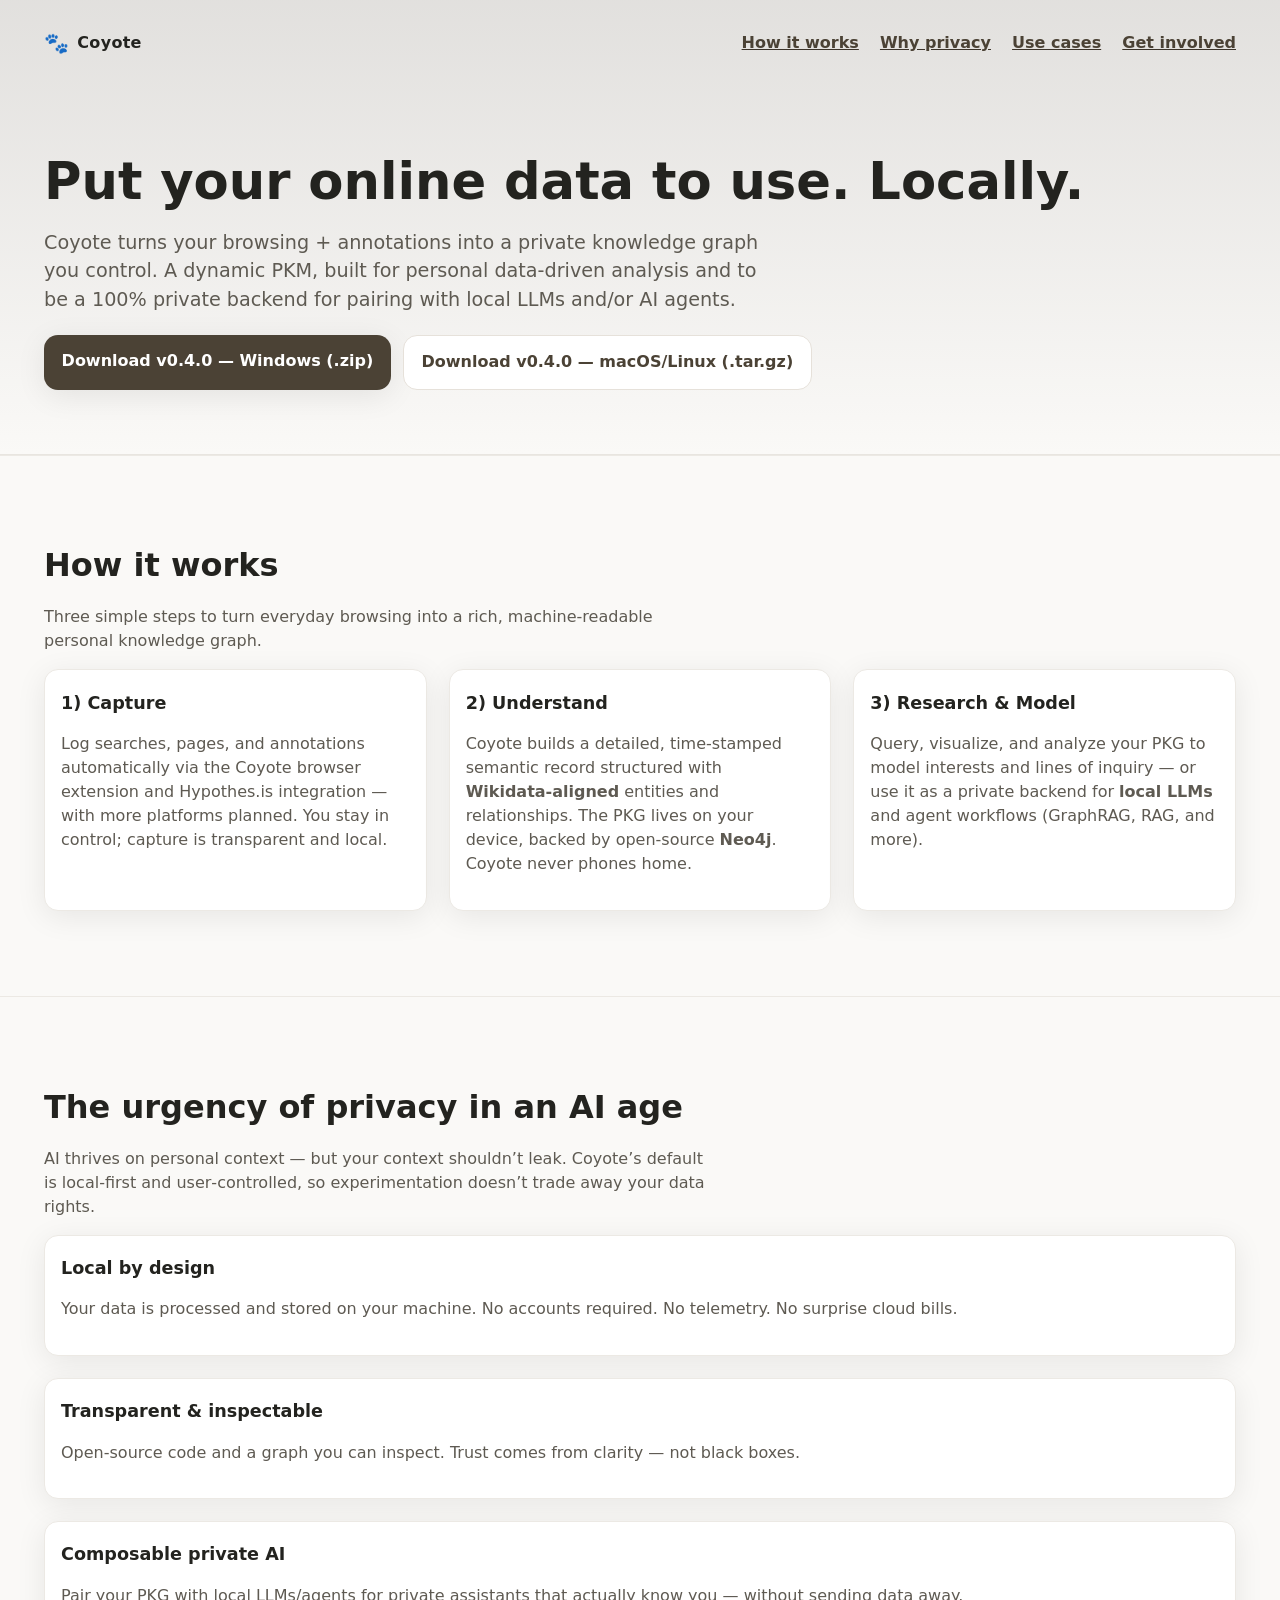
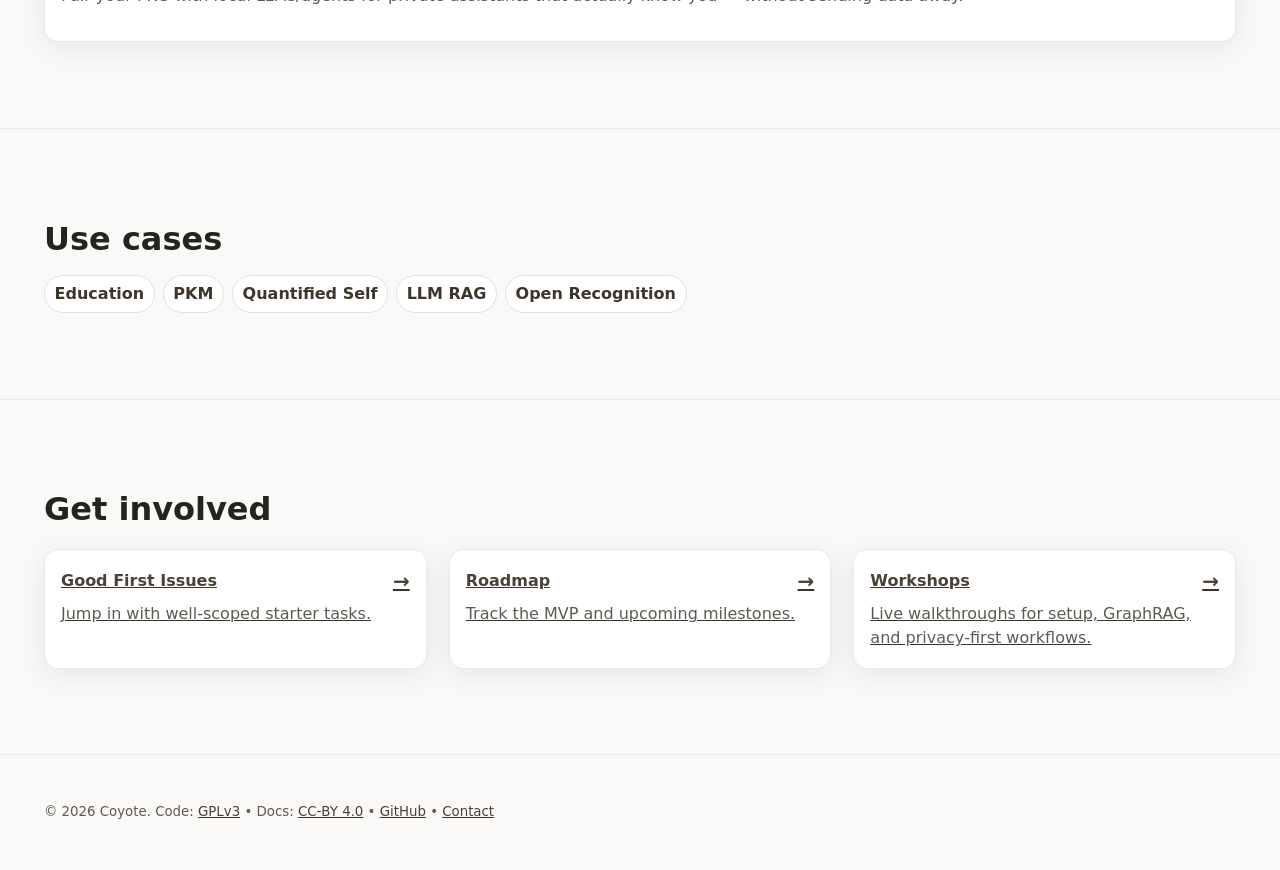
==== docs/index.html @ 9e0d7b48 "Added docs/index.html to be Coyote webpage in GitHub Pages. Started drafting Coyote browser extensio" ====
<!doctype html>
<html lang="en">
<head>
  <meta charset="utf-8" />
  <meta name="viewport" content="width=device-width, initial-scale=1" />
  <title>Coyote — Put your online data to use. Locally.</title>
  <meta name="description" content="Coyote turns your browsing and annotations into a private, local knowledge graph you control — a dynamic PKM and private backend for local LLMs and AI agents." />
  <meta name="theme-color" content="#4b4235" />
  <meta property="og:title" content="Coyote — private, local learning analytics" />
  <meta property="og:description" content="Turn your browsing + annotations into a private knowledge graph you control. Pair it with local LLMs or AI agents." />
  <meta property="og:type" content="website" />
  <meta property="og:image" content="" />
  <style>
    /* --- Design tokens --- */
    :root{
      --bg: #faf9f7;
      --ink: #23231f;
      --muted: #5e5a52;
      --brand: #4b4235;       /* requested palette */
      --brand-600:#3e362b;
      --brand-300:#7a6d5a;
      --surface:#ffffff;
      --ring:#a48b63;         /* accessible focus color */
      --maxw: 78rem;
      --radius: 14px;
      --shadow: 0 6px 30px rgba(0,0,0,.08);
    }

    /* --- Base / reset --- */
    html,body{height:100%}
    body{
      margin:0; background:var(--bg); color:var(--ink);
      font: 16px/1.5 system-ui, -apple-system, Segoe UI, Roboto, Arial, sans-serif;
      text-rendering: optimizeLegibility; -webkit-font-smoothing: antialiased;
    }
    *, *::before, *::after{box-sizing:border-box}
    a{color:var(--brand); text-decoration-color: color-mix(in oklab, var(--brand), #000 15%)}
    a:hover{text-decoration-thickness:2px}
    img{max-width:100%; display:block}

    /* --- Accessibility helpers --- */
    .skip{
      position:absolute; left:-999px; top:auto; width:1px; height:1px; overflow:hidden;
    }
    .skip:focus{
      left:1rem; top:1rem; width:auto; height:auto; padding:.5rem .75rem; background:var(--surface);
      border-radius:.5rem; outline:3px solid var(--ring); box-shadow:var(--shadow);
    }
    :focus{outline:3px solid var(--ring); outline-offset:2px}
    @media (prefers-reduced-motion: reduce){ *{scroll-behavior:auto; animation:none; transition:none} }

    /* --- Layout --- */
    .container{max-width:var(--maxw); margin-inline:auto; padding: clamp(16px, 3vw, 28px)}
    header{background:linear-gradient(180deg, color-mix(in oklab, var(--brand), #fff 85%), var(--bg)); border-bottom:1px solid #e8e5e0}
    .topbar{display:flex; align-items:center; justify-content:space-between; gap:1rem}
    .brand{display:flex; align-items:center; gap:.5rem; font-weight:700; letter-spacing:.3px}
    .brand .paw{font-size:1.25rem}
    nav a{margin-left:1rem; font-weight:600}

    /* --- Hero --- */
    .hero{padding-block: clamp(2.5rem, 5vw, 5rem)}
    .hero h1{font-size:clamp(2rem, 5vw, 3.2rem); line-height:1.1; margin:.2rem 0 .8rem}
    .hero p{font-size:clamp(1rem, 2.3vw, 1.2rem); color:var(--muted); max-width:60ch}
    .cta{display:flex; flex-wrap:wrap; gap:.75rem; margin-top:1.25rem}
    .btn{display:inline-block; border:0; border-radius:var(--radius); padding:.9rem 1.1rem; font-weight:700; text-decoration:none}
    .btn.primary{background:var(--brand); color:#fff; box-shadow:var(--shadow)}
    .btn.secondary{background:var(--surface); color:var(--brand); border:1px solid #e6e1da}

    /* --- Sections --- */
    section{padding-block: clamp(2.2rem, 4.5vw, 4rem); border-top:1px solid #ece9e4}
    section h2{font-size:clamp(1.4rem, 3vw, 2rem); margin:0 0 .75rem}
    .lede{color:var(--muted); max-width:65ch}

    /* --- Cards grid --- */
    .grid{display:grid; gap:clamp(14px, 2vw, 22px)}
    .grid.cols-3{grid-template-columns: repeat(3, 1fr)}
    @media (max-width: 880px){ .grid.cols-3{grid-template-columns:1fr} }
    .card{background:var(--surface); border:1px solid #ece9e4; border-radius:var(--radius); padding:1rem 1rem 1.1rem; box-shadow:var(--shadow)}
    .card h3{margin:.2rem 0 .4rem; font-size:1.1rem}
    .card p{color:var(--muted)}

    /* --- Badges (use cases) --- */
    .badges{display:flex; flex-wrap:wrap; gap:.5rem; margin-top:.5rem}
    .badge{background:var(--surface); border:1px solid #e6e1da; color:var(--brand-600); padding:.4rem .6rem; border-radius:999px; font-weight:600}

    /* --- Link cards (Get involved) --- */
    .linkcard{display:block}
    .linkcard .title{display:flex; align-items:center; justify-content:space-between; gap:.5rem; font-weight:700}
    .linkcard .title span{font-size:1.25rem}
    .linkcard p{margin:.35rem 0 0; color:var(--muted)}

    /* --- Footer --- */
    footer{border-top:1px solid #ece9e4; padding-block:1.2rem; color:var(--muted)}
    footer small{display:block}

    /* --- Dark mode --- */
    @media (prefers-color-scheme: dark){
      :root{
        --bg:#1d1c1a; --ink:#efede8; --muted:#bdb7ad; --surface:#272521; --brand:#a89678; --brand-600:#d2c3a3; --brand-300:#8b7b62; --ring:#d4bf93;
      }
      header{background:linear-gradient(180deg, color-mix(in oklab, var(--brand), #000 85%), var(--bg)); border-color:#2c2a26}
      section{border-color:#2c2a26}
      .card{border-color:#34312c}
      .btn.secondary{border-color:#34312c}
      a{ text-decoration-color: color-mix(in oklab, var(--brand), #fff 10%) }
    }
  </style>
  <script type="application/ld+json">
  {
    "@context": "https://schema.org",
    "@type": "SoftwareApplication",
    "name": "Coyote",
    "applicationCategory": "AI / Knowledge Graph / Personal Analytics",
    "operatingSystem": "Windows, macOS, Linux",
    "description": "Coyote turns your browsing and annotations into a private, local knowledge graph you control.",
    "softwareVersion": "0.4.0",
    "offers": {"@type": "Offer", "price": "0", "priceCurrency": "USD"},
    "downloadUrl": "https://github.com/captaininfo/coyote/releases/latest"
  }
  </script>
</head>
<body>
  <a class="skip" href="#main">Skip to content</a>
  <header>
    <div class="container topbar" role="navigation" aria-label="Primary">
      <div class="brand"><span class="paw" aria-hidden>🐾</span><span>Coyote</span></div>
      <nav>
        <a href="#how">How it works</a>
        <a href="#privacy">Why privacy</a>
        <a href="#use-cases">Use cases</a>
        <a href="#get-involved">Get involved</a>
      </nav>
    </div>
    <div class="container hero">
      <h1>Put your online data to use. Locally.</h1>
      <p>Coyote turns your browsing + annotations into a private knowledge graph you control. A dynamic PKM, built for personal data‑driven analysis and to be a 100% private backend for pairing with local LLMs and/or AI agents.</p>
      <div class="cta" role="group" aria-label="Download Coyote v0.4.0">
        <a class="btn primary" href="https://github.com/captaininfo/coyote/releases/latest/download/coyote-0.4.0.zip">Download v0.4.0 — Windows (.zip)</a>
        <a class="btn secondary" href="https://github.com/captaininfo/coyote/releases/latest/download/coyote-0.4.0.tar.gz">Download v0.4.0 — macOS/Linux (.tar.gz)</a>
      </div>
    </div>
  </header>

  <main id="main">
    <section id="how">
      <div class="container">
        <h2>How it works</h2>
        <p class="lede">Three simple steps to turn everyday browsing into a rich, machine‑readable personal knowledge graph.</p>
        <div class="grid cols-3" style="margin-top:1rem">
          <article class="card">
            <h3>1) Capture</h3>
            <p>Log searches, pages, and annotations automatically via the Coyote browser extension and Hypothes.is integration — with more platforms planned. You stay in control; capture is transparent and local.</p>
          </article>
          <article class="card">
            <h3>2) Understand</h3>
            <p>Coyote builds a detailed, time‑stamped semantic record structured with <strong>Wikidata‑aligned</strong> entities and relationships. The PKG lives on your device, backed by open‑source <strong>Neo4j</strong>. Coyote never phones home.</p>
          </article>
          <article class="card">
            <h3>3) Research &amp; Model</h3>
            <p>Query, visualize, and analyze your PKG to model interests and lines of inquiry — or use it as a private backend for <strong>local LLMs</strong> and agent workflows (GraphRAG, RAG, and more).</p>
          </article>
        </div>
      </div>
    </section>

    <section id="privacy">
      <div class="container">
        <h2>The urgency of privacy in an AI age</h2>
        <p class="lede">AI thrives on personal context — but your context shouldn’t leak. Coyote’s default is local‑first and user‑controlled, so experimentation doesn’t trade away your data rights.</p>
        <div class="grid">
          <article class="card">
            <h3>Local by design</h3>
            <p>Your data is processed and stored on your machine. No accounts required. No telemetry. No surprise cloud bills.</p>
          </article>
          <article class="card">
            <h3>Transparent &amp; inspectable</h3>
            <p>Open‑source code and a graph you can inspect. Trust comes from clarity — not black boxes.</p>
          </article>
          <article class="card">
            <h3>Composable private AI</h3>
            <p>Pair your PKG with local LLMs/agents for private assistants that actually know you — without sending data away.</p>
          </article>
        </div>
      </div>
    </section>

    <section id="use-cases">
      <div class="container">
        <h2>Use cases</h2>
        <div class="badges" aria-label="Example use cases">
          <span class="badge">Education</span>
          <span class="badge">PKM</span>
          <span class="badge">Quantified Self</span>
          <span class="badge">LLM RAG</span>
          <span class="badge">Open Recognition</span>
        </div>
      </div>
    </section>

    <section id="get-involved">
      <div class="container">
        <h2>Get involved</h2>
        <div class="grid cols-3" style="margin-top:1rem">
          <a class="card linkcard" href="https://github.com/captaininfo/coyote/issues?q=is%3Aissue+is%3Aopen+label%3A%22good+first+issue%22">
            <div class="title">Good First Issues <span aria-hidden>→</span></div>
            <p>Jump in with well‑scoped starter tasks.</p>
          </a>
          <a class="card linkcard" href="https://github.com/captaininfo/coyote/projects">
            <div class="title">Roadmap <span aria-hidden>→</span></div>
            <p>Track the MVP and upcoming milestones.</p>
          </a>
          <a class="card linkcard" href="mailto:justinmason.mlis@gmail.com?subject=Coyote%20workshops">
            <div class="title">Workshops <span aria-hidden>→</span></div>
            <p>Live walkthroughs for setup, GraphRAG, and privacy‑first workflows.</p>
          </a>
        </div>
      </div>
    </section>
  </main>

  <footer>
    <div class="container">
      <small>© <span id="y"></span> Coyote. Code: <a href="https://www.gnu.org/licenses/gpl-3.0.en.html">GPLv3</a> • Docs: <a href="https://creativecommons.org/licenses/by/4.0/">CC‑BY 4.0</a> • <a href="https://github.com/captaininfo/coyote">GitHub</a> • <a href="mailto:justinmason.mlis@gmail.com">Contact</a></small>
    </div>
  </footer>

  <script>document.getElementById('y').textContent = new Date().getFullYear()</script>
</body>
</html>
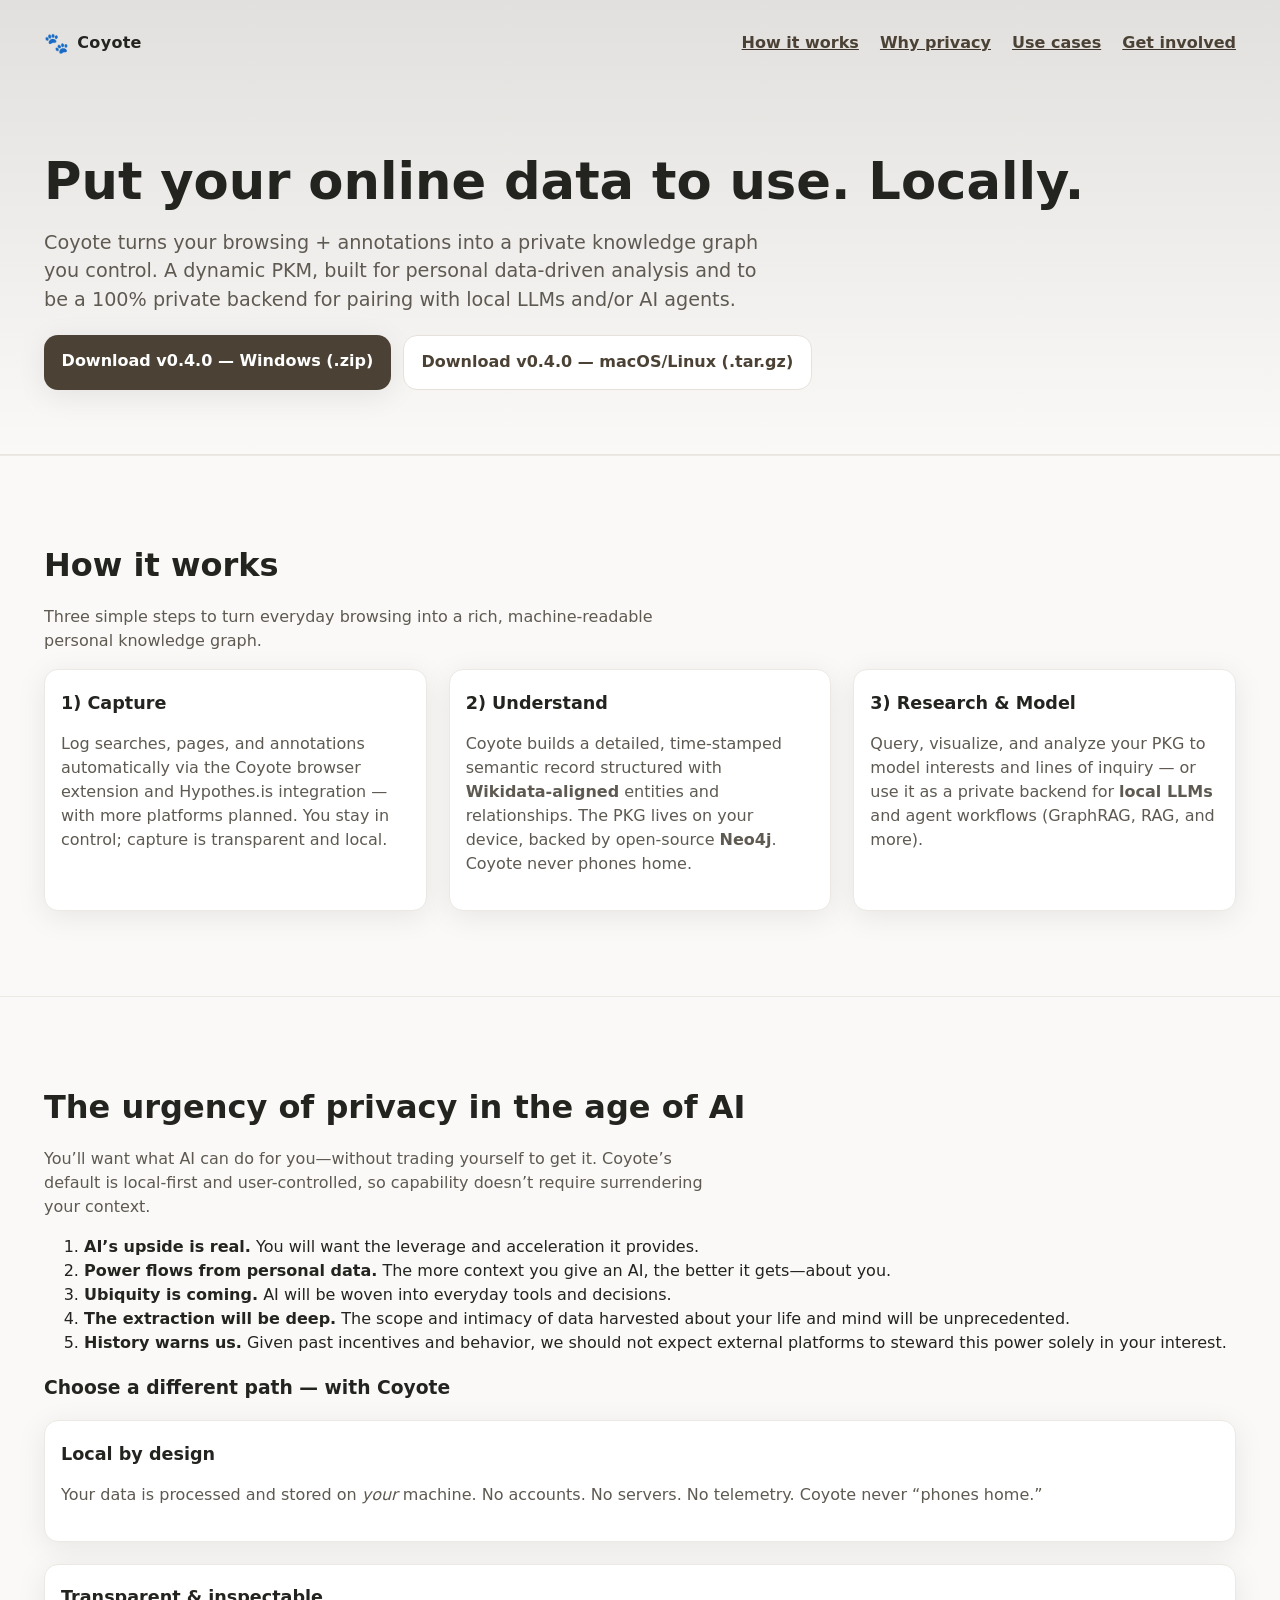
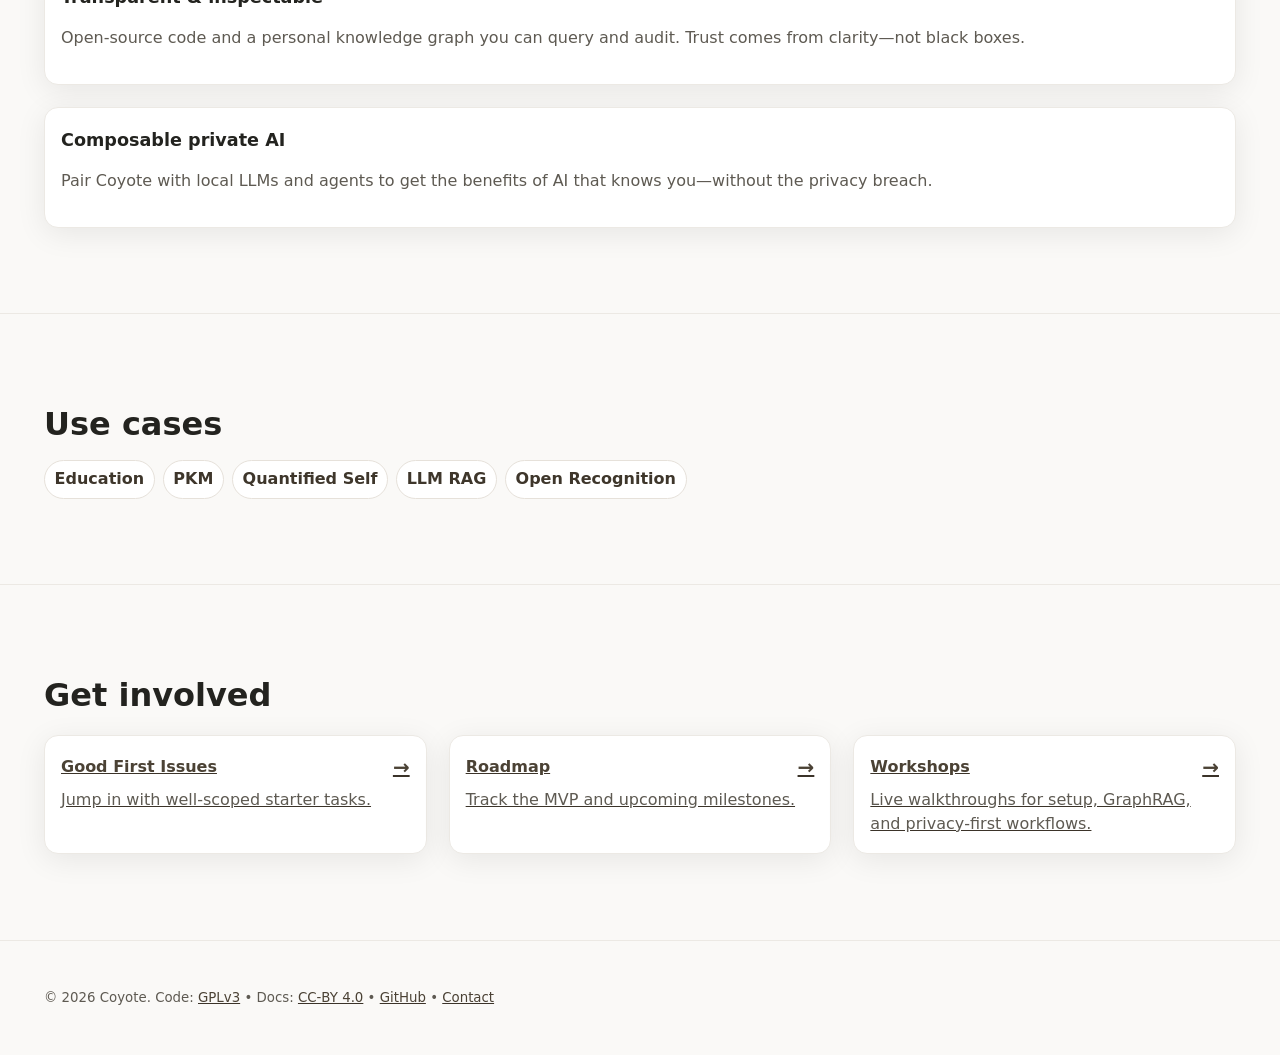
==== commit 5f57651b: "Revised docs/index.html." ====
--- a/docs/index.html
+++ b/docs/index.html
@@ -135,8 +135,8 @@
       <h1>Put your online data to use. Locally.</h1>
       <p>Coyote turns your browsing + annotations into a private knowledge graph you control. A dynamic PKM, built for personal data‑driven analysis and to be a 100% private backend for pairing with local LLMs and/or AI agents.</p>
       <div class="cta" role="group" aria-label="Download Coyote v0.4.0">
-        <a class="btn primary" href="https://github.com/captaininfo/coyote/releases/latest/download/coyote-0.4.0.zip">Download v0.4.0 — Windows (.zip)</a>
-        <a class="btn secondary" href="https://github.com/captaininfo/coyote/releases/latest/download/coyote-0.4.0.tar.gz">Download v0.4.0 — macOS/Linux (.tar.gz)</a>
+        <a class="btn primary" href="https://github.com/user-attachments/files/23287402/coyote-0.4.0.zip">Download v0.4.0 — Windows (.zip)</a>
+        <a class="btn secondary" href="https://github.com/user-attachments/files/23287403/coyote-0.4.0.tar.gz">Download v0.4.0 — macOS/Linux (.tar.gz)</a>
       </div>
     </div>
   </header>
@@ -163,26 +163,45 @@
       </div>
     </section>
 
+    <!-- Privacy / urgency section -->
     <section id="privacy">
-      <div class="container">
-        <h2>The urgency of privacy in an AI age</h2>
-        <p class="lede">AI thrives on personal context — but your context shouldn’t leak. Coyote’s default is local‑first and user‑controlled, so experimentation doesn’t trade away your data rights.</p>
+    <div class="container">
+        <h2>The urgency of privacy in the age of AI</h2>
+
+        <p class="lede">
+        You’ll want what AI can do for you—without trading yourself to get it.
+        Coyote’s default is local-first and user-controlled, so capability doesn’t require surrendering your context.
+        </p>
+
+        <ol class="argument">
+        <li><strong>AI’s upside is real.</strong> You will want the leverage and acceleration it provides.</li>
+        <li><strong>Power flows from personal data.</strong> The more context you give an AI, the better it gets—about you.</li>
+        <li><strong>Ubiquity is coming.</strong> AI will be woven into everyday tools and decisions.</li>
+        <li><strong>The extraction will be deep.</strong> The scope and intimacy of data harvested about your life and mind will be unprecedented.</li>
+        <li><strong>History warns us.</strong> Given past incentives and behavior, we should not expect external platforms to steward this power solely in your interest.
+        </li>
+        </ol>
+
+        <h3>Choose a different path — with Coyote</h3>
         <div class="grid">
-          <article class="card">
+        <article class="card">
             <h3>Local by design</h3>
-            <p>Your data is processed and stored on your machine. No accounts required. No telemetry. No surprise cloud bills.</p>
-          </article>
-          <article class="card">
+            <p>Your data is processed and stored on <em>your</em> machine. No accounts. No servers. No telemetry. Coyote never “phones home.”</p>
+        </article>
+
+        <article class="card">
             <h3>Transparent &amp; inspectable</h3>
-            <p>Open‑source code and a graph you can inspect. Trust comes from clarity — not black boxes.</p>
-          </article>
-          <article class="card">
+            <p>Open-source code and a personal knowledge graph you can query and audit. Trust comes from clarity—not black boxes.</p>
+        </article>
+
+        <article class="card">
             <h3>Composable private AI</h3>
-            <p>Pair your PKG with local LLMs/agents for private assistants that actually know you — without sending data away.</p>
-          </article>
-        </div>
-      </div>
-    </section>
+            <p>Pair Coyote with local LLMs and agents to get the benefits of AI that knows you—without the privacy breach.</p>
+        </article>
+        </div>
+    </div>
+    </section>
+
 
     <section id="use-cases">
       <div class="container">
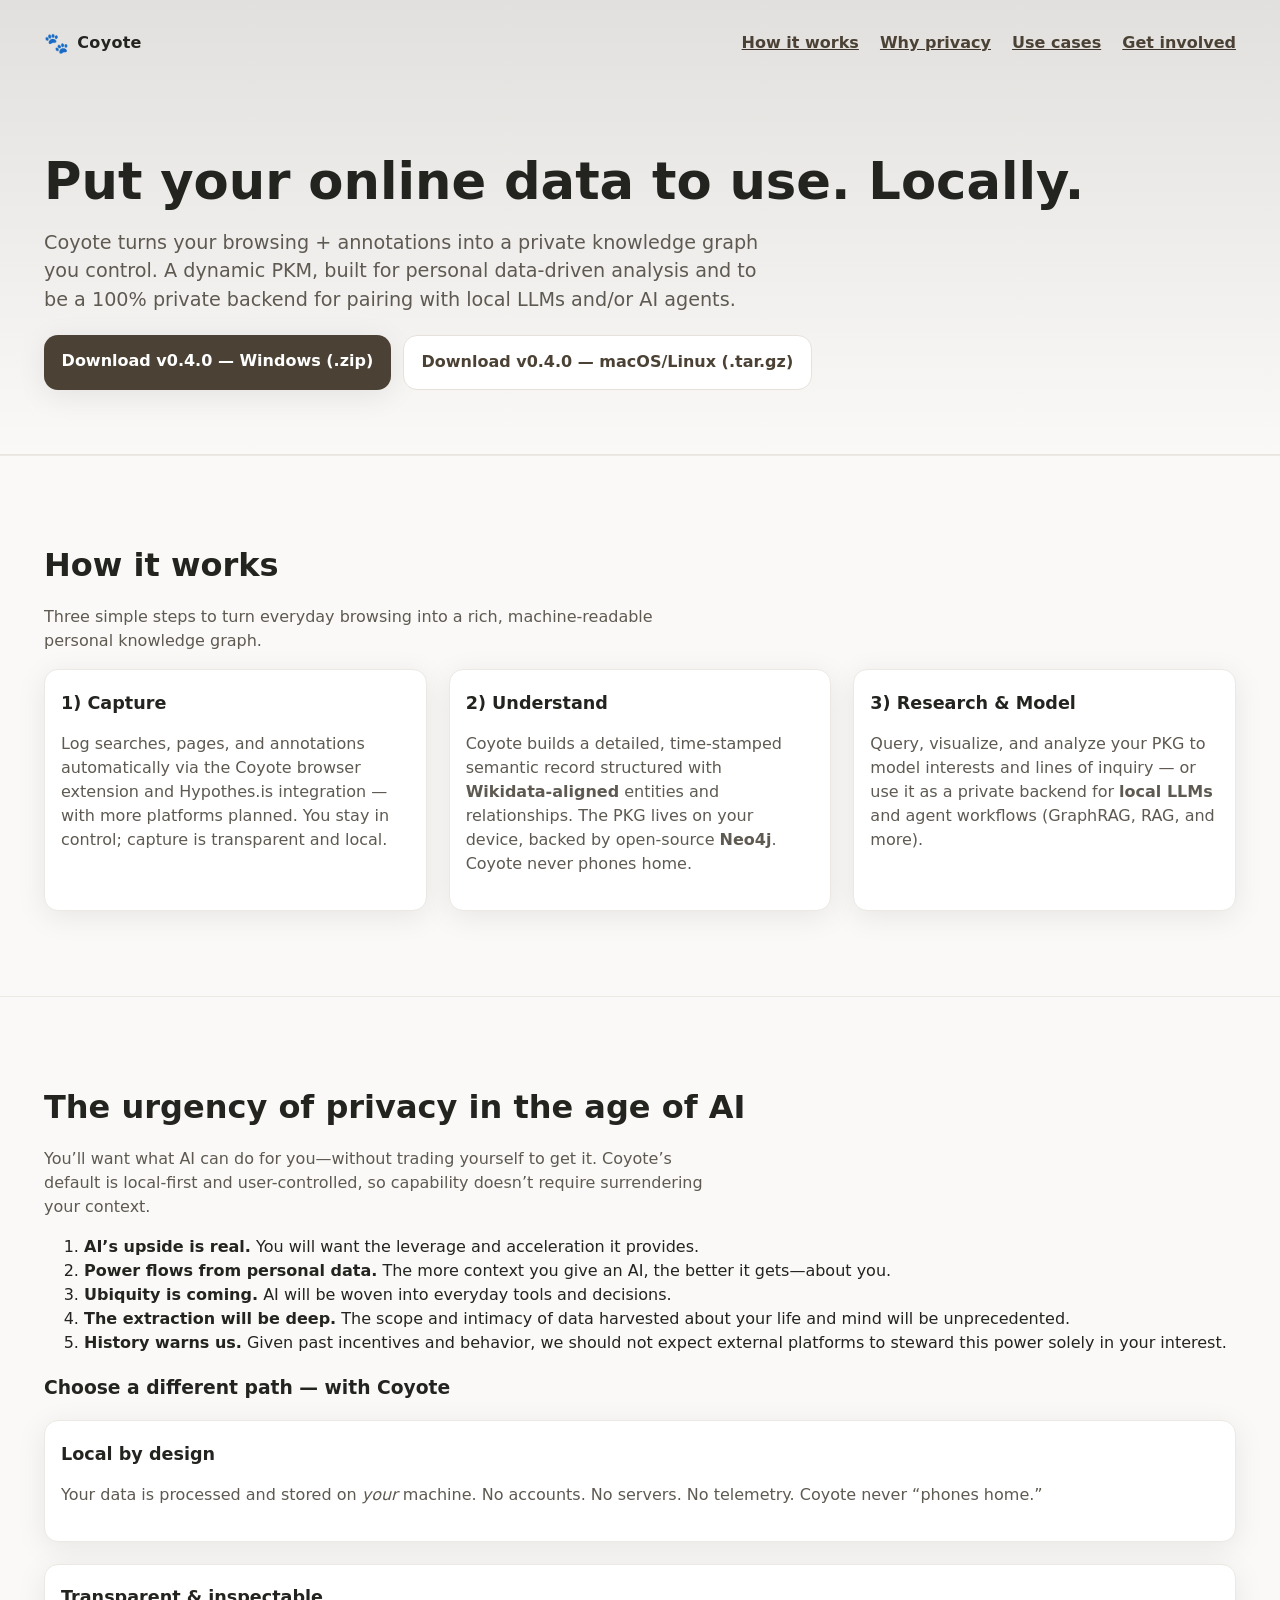
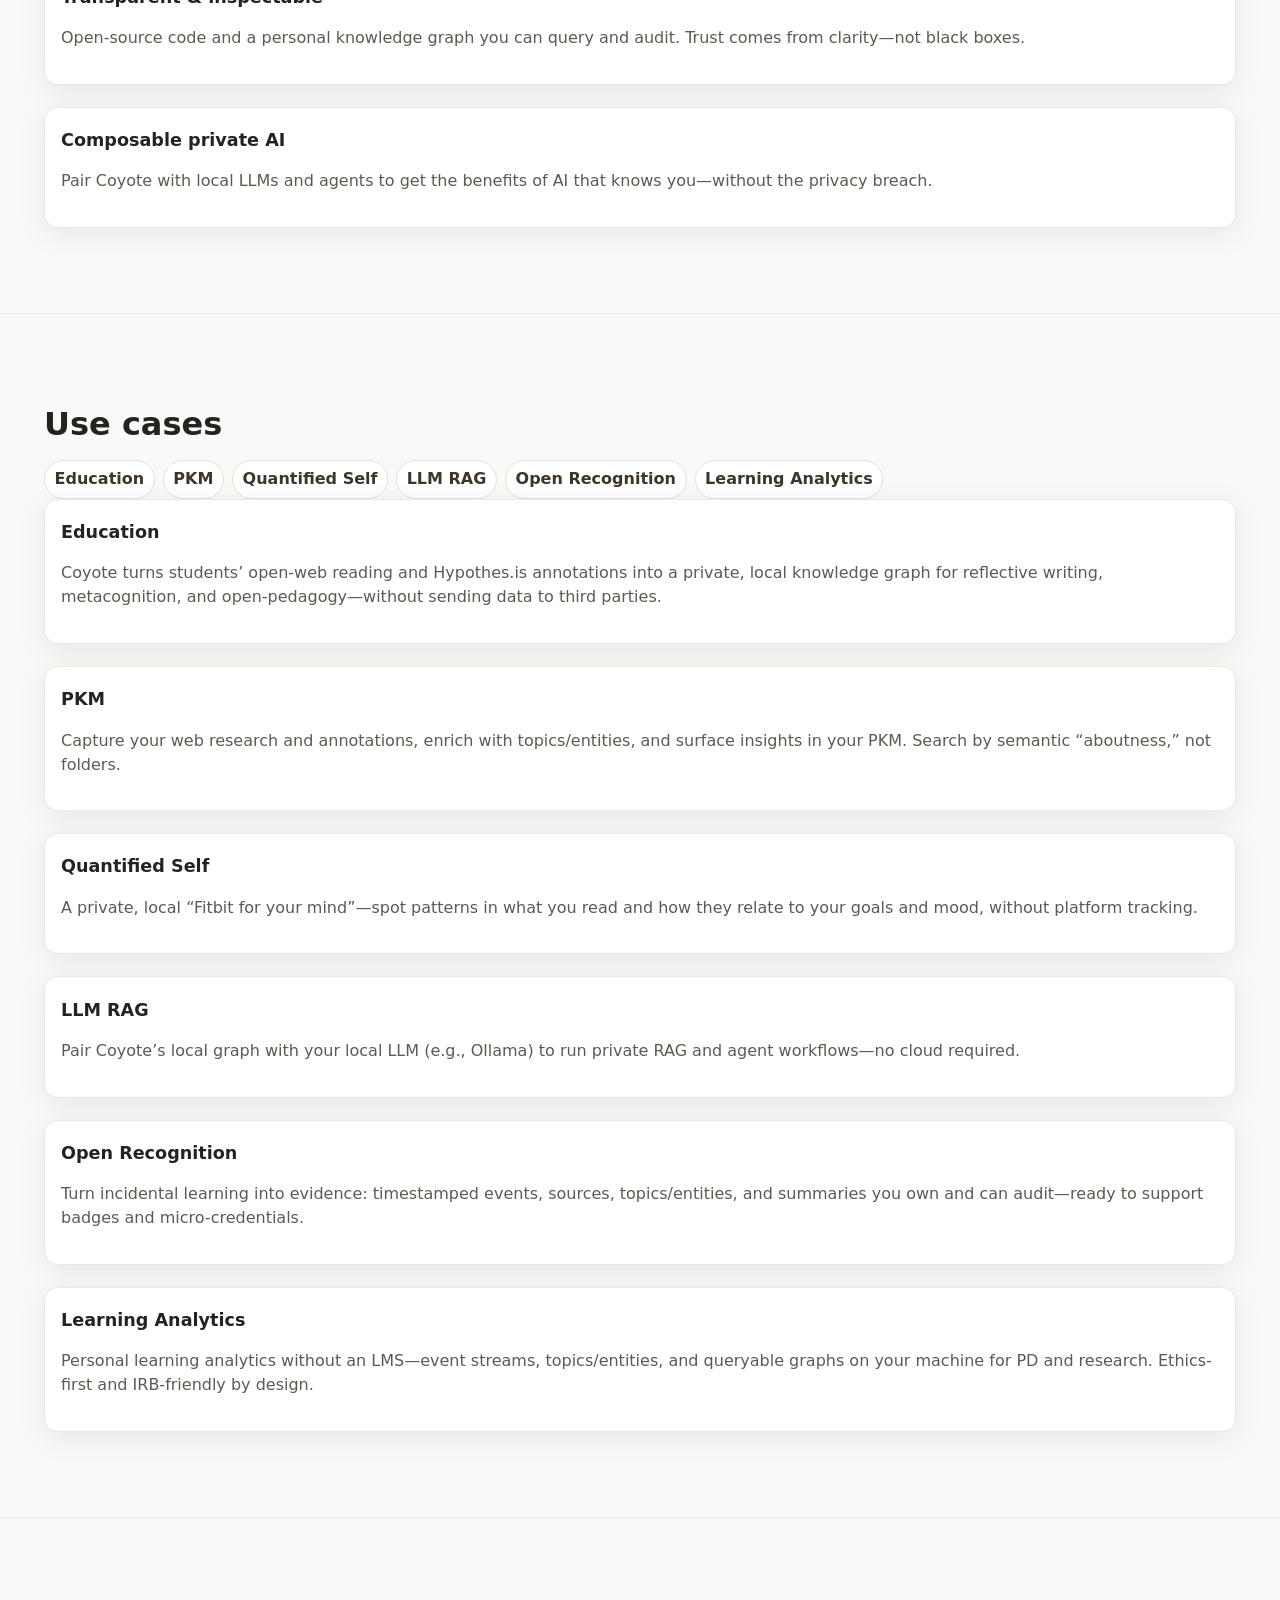
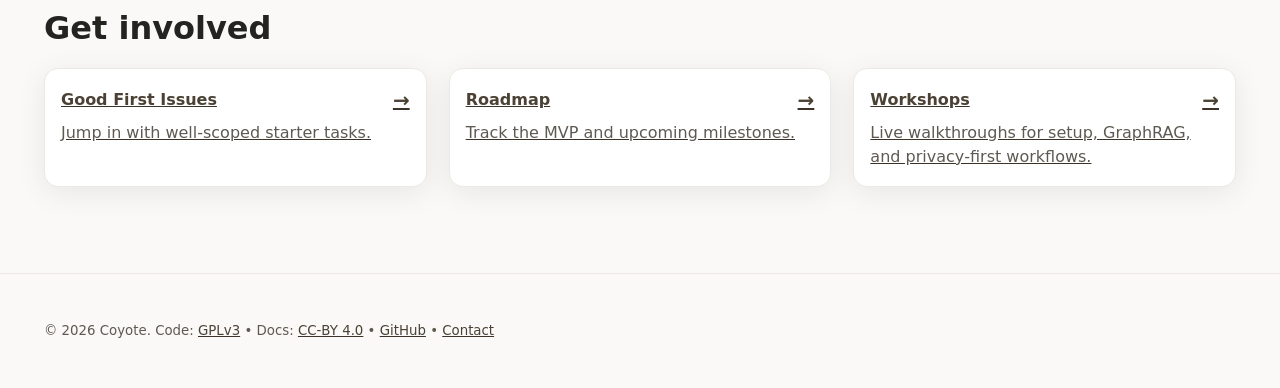
==== commit 3bfb23a3: "Revised the Use Cases section of docs/index.html." ====
--- a/docs/index.html
+++ b/docs/index.html
@@ -203,18 +203,54 @@
     </section>
 
 
+    <!-- Use cases: keep existing badges; add descriptive cards for conversion -->
     <section id="use-cases">
-      <div class="container">
+    <div class="container">
         <h2>Use cases</h2>
+
         <div class="badges" aria-label="Example use cases">
-          <span class="badge">Education</span>
-          <span class="badge">PKM</span>
-          <span class="badge">Quantified Self</span>
-          <span class="badge">LLM RAG</span>
-          <span class="badge">Open Recognition</span>
-        </div>
-      </div>
-    </section>
+        <span class="badge">Education</span>
+        <span class="badge">PKM</span>
+        <span class="badge">Quantified Self</span>
+        <span class="badge">LLM RAG</span>
+        <span class="badge">Open Recognition</span>
+        <span class="badge">Learning Analytics</span>
+        </div>
+
+        <div class="grid">
+        <article class="card use-case">
+            <h3>Education</h3>
+            <p>Coyote turns students’ open-web reading and Hypothes.is annotations into a private, local knowledge graph for reflective writing, metacognition, and open-pedagogy—without sending data to third parties.</p>
+        </article>
+
+        <article class="card use-case">
+            <h3>PKM</h3>
+            <p>Capture your web research and annotations, enrich with topics/entities, and surface insights in your PKM. Search by semantic “aboutness,” not folders.</p>
+        </article>
+
+        <article class="card use-case">
+            <h3>Quantified Self</h3>
+            <p>A private, local “Fitbit for your mind”—spot patterns in what you read and how they relate to your goals and mood, without platform tracking.</p>
+        </article>
+
+        <article class="card use-case">
+            <h3>LLM RAG</h3>
+            <p>Pair Coyote’s local graph with your local LLM (e.g., Ollama) to run private RAG and agent workflows—no cloud required.</p>
+        </article>
+
+        <article class="card use-case">
+            <h3>Open Recognition</h3>
+            <p>Turn incidental learning into evidence: timestamped events, sources, topics/entities, and summaries you own and can audit—ready to support badges and micro-credentials.</p>
+        </article>
+
+        <article class="card use-case">
+            <h3>Learning Analytics</h3>
+            <p>Personal learning analytics without an LMS—event streams, topics/entities, and queryable graphs on your machine for PD and research. Ethics-first and IRB-friendly by design.</p>
+        </article>
+        </div>
+    </div>
+    </section>
+
 
     <section id="get-involved">
       <div class="container">
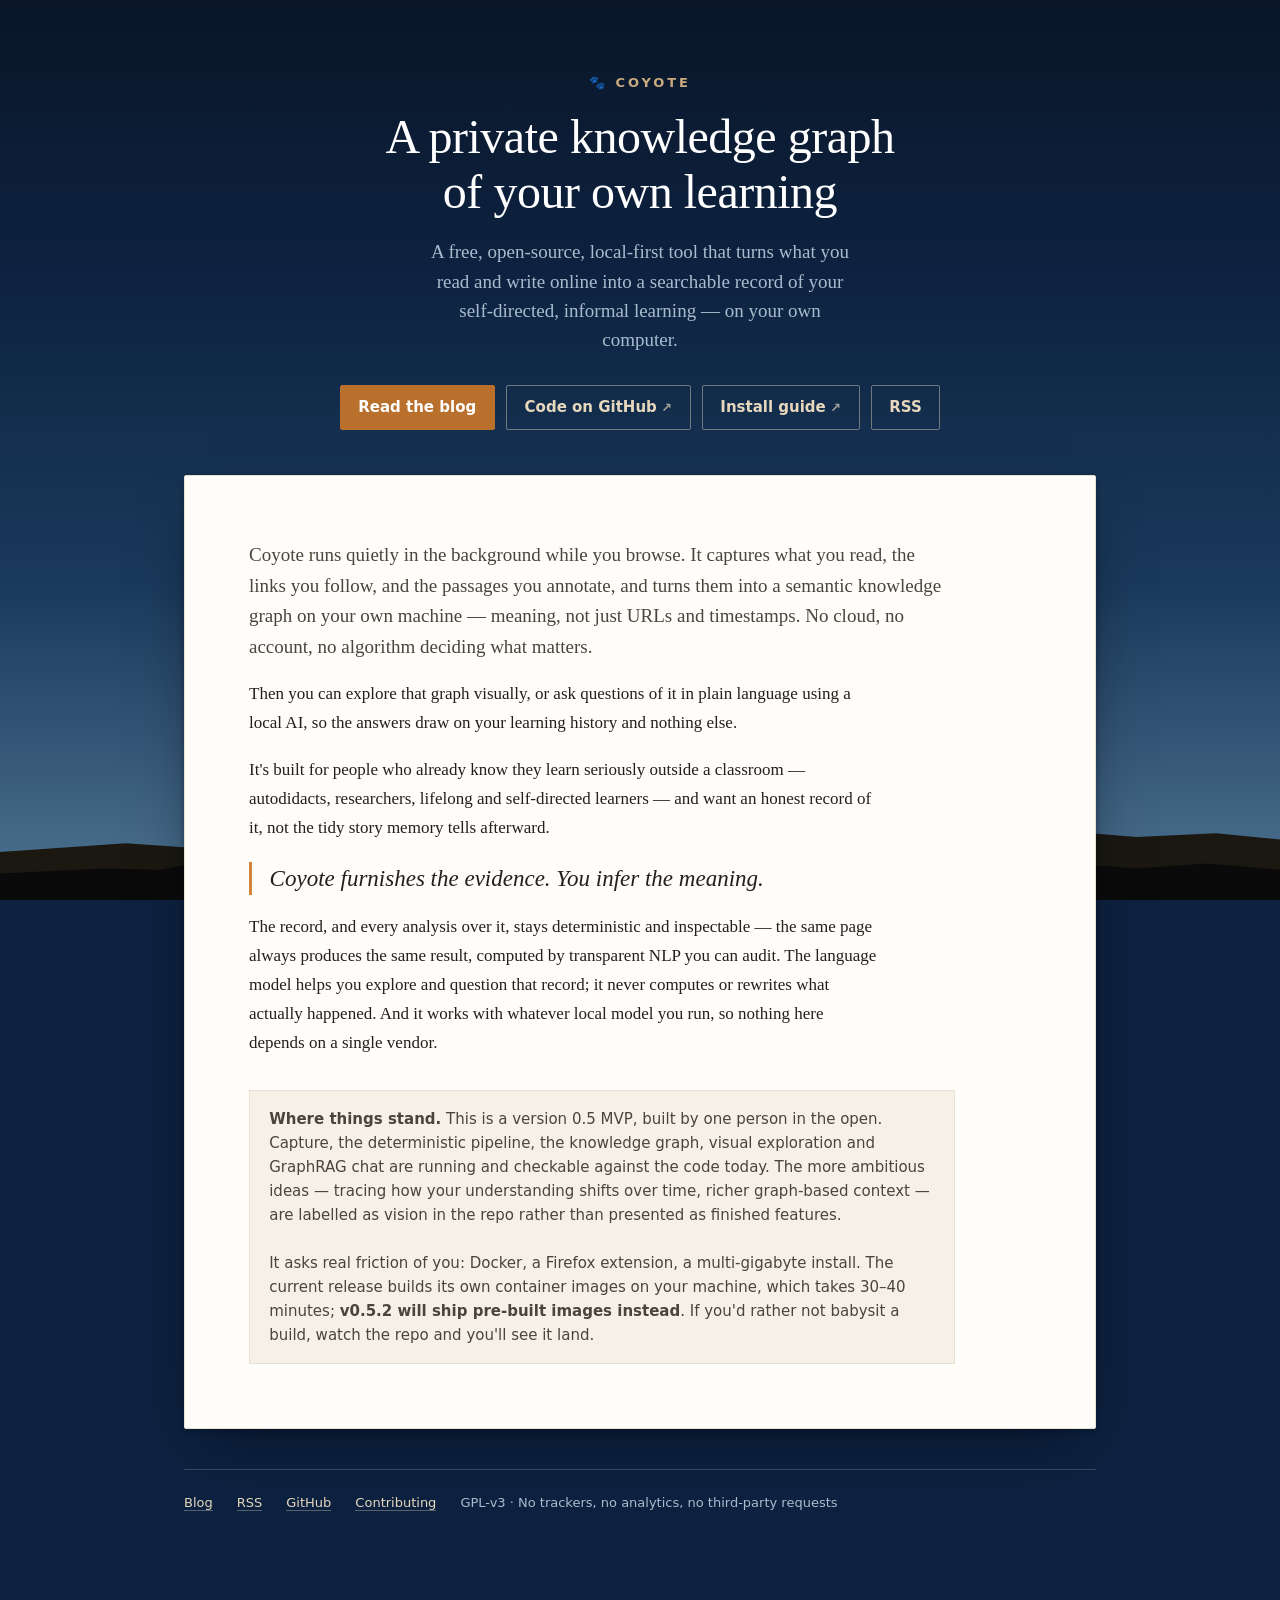
==== commit cced7323: "docs(site): rebuild docs/ as a small blog site; first post GitHub Pages was unpublished on 2026-08-0" ====
--- a/docs/index.html
+++ b/docs/index.html
@@ -1,284 +1,73 @@
-<!doctype html>
+<!DOCTYPE html>
 <html lang="en">
 <head>
-  <meta charset="utf-8" />
-  <meta name="viewport" content="width=device-width, initial-scale=1" />
-  <title>Coyote — Put your online data to use. Locally.</title>
-  <meta name="description" content="Coyote turns your browsing and annotations into a private, local knowledge graph you control — a dynamic PKM and private backend for local LLMs and AI agents." />
-  <meta name="theme-color" content="#4b4235" />
-  <meta property="og:title" content="Coyote — private, local learning analytics" />
-  <meta property="og:description" content="Turn your browsing + annotations into a private knowledge graph you control. Pair it with local LLMs or AI agents." />
-  <meta property="og:type" content="website" />
-  <meta property="og:image" content="" />
-  <style>
-    /* --- Design tokens --- */
-    :root{
-      --bg: #faf9f7;
-      --ink: #23231f;
-      --muted: #5e5a52;
-      --brand: #4b4235;       /* requested palette */
-      --brand-600:#3e362b;
-      --brand-300:#7a6d5a;
-      --surface:#ffffff;
-      --ring:#a48b63;         /* accessible focus color */
-      --maxw: 78rem;
-      --radius: 14px;
-      --shadow: 0 6px 30px rgba(0,0,0,.08);
-    }
-
-    /* --- Base / reset --- */
-    html,body{height:100%}
-    body{
-      margin:0; background:var(--bg); color:var(--ink);
-      font: 16px/1.5 system-ui, -apple-system, Segoe UI, Roboto, Arial, sans-serif;
-      text-rendering: optimizeLegibility; -webkit-font-smoothing: antialiased;
-    }
-    *, *::before, *::after{box-sizing:border-box}
-    a{color:var(--brand); text-decoration-color: color-mix(in oklab, var(--brand), #000 15%)}
-    a:hover{text-decoration-thickness:2px}
-    img{max-width:100%; display:block}
-
-    /* --- Accessibility helpers --- */
-    .skip{
-      position:absolute; left:-999px; top:auto; width:1px; height:1px; overflow:hidden;
-    }
-    .skip:focus{
-      left:1rem; top:1rem; width:auto; height:auto; padding:.5rem .75rem; background:var(--surface);
-      border-radius:.5rem; outline:3px solid var(--ring); box-shadow:var(--shadow);
-    }
-    :focus{outline:3px solid var(--ring); outline-offset:2px}
-    @media (prefers-reduced-motion: reduce){ *{scroll-behavior:auto; animation:none; transition:none} }
-
-    /* --- Layout --- */
-    .container{max-width:var(--maxw); margin-inline:auto; padding: clamp(16px, 3vw, 28px)}
-    header{background:linear-gradient(180deg, color-mix(in oklab, var(--brand), #fff 85%), var(--bg)); border-bottom:1px solid #e8e5e0}
-    .topbar{display:flex; align-items:center; justify-content:space-between; gap:1rem}
-    .brand{display:flex; align-items:center; gap:.5rem; font-weight:700; letter-spacing:.3px}
-    .brand .paw{font-size:1.25rem}
-    nav a{margin-left:1rem; font-weight:600}
-
-    /* --- Hero --- */
-    .hero{padding-block: clamp(2.5rem, 5vw, 5rem)}
-    .hero h1{font-size:clamp(2rem, 5vw, 3.2rem); line-height:1.1; margin:.2rem 0 .8rem}
-    .hero p{font-size:clamp(1rem, 2.3vw, 1.2rem); color:var(--muted); max-width:60ch}
-    .cta{display:flex; flex-wrap:wrap; gap:.75rem; margin-top:1.25rem}
-    .btn{display:inline-block; border:0; border-radius:var(--radius); padding:.9rem 1.1rem; font-weight:700; text-decoration:none}
-    .btn.primary{background:var(--brand); color:#fff; box-shadow:var(--shadow)}
-    .btn.secondary{background:var(--surface); color:var(--brand); border:1px solid #e6e1da}
-
-    /* --- Sections --- */
-    section{padding-block: clamp(2.2rem, 4.5vw, 4rem); border-top:1px solid #ece9e4}
-    section h2{font-size:clamp(1.4rem, 3vw, 2rem); margin:0 0 .75rem}
-    .lede{color:var(--muted); max-width:65ch}
-
-    /* --- Cards grid --- */
-    .grid{display:grid; gap:clamp(14px, 2vw, 22px)}
-    .grid.cols-3{grid-template-columns: repeat(3, 1fr)}
-    @media (max-width: 880px){ .grid.cols-3{grid-template-columns:1fr} }
-    .card{background:var(--surface); border:1px solid #ece9e4; border-radius:var(--radius); padding:1rem 1rem 1.1rem; box-shadow:var(--shadow)}
-    .card h3{margin:.2rem 0 .4rem; font-size:1.1rem}
-    .card p{color:var(--muted)}
-
-    /* --- Badges (use cases) --- */
-    .badges{display:flex; flex-wrap:wrap; gap:.5rem; margin-top:.5rem}
-    .badge{background:var(--surface); border:1px solid #e6e1da; color:var(--brand-600); padding:.4rem .6rem; border-radius:999px; font-weight:600}
-
-    /* --- Link cards (Get involved) --- */
-    .linkcard{display:block}
-    .linkcard .title{display:flex; align-items:center; justify-content:space-between; gap:.5rem; font-weight:700}
-    .linkcard .title span{font-size:1.25rem}
-    .linkcard p{margin:.35rem 0 0; color:var(--muted)}
-
-    /* --- Footer --- */
-    footer{border-top:1px solid #ece9e4; padding-block:1.2rem; color:var(--muted)}
-    footer small{display:block}
-
-    /* --- Dark mode --- */
-    @media (prefers-color-scheme: dark){
-      :root{
-        --bg:#1d1c1a; --ink:#efede8; --muted:#bdb7ad; --surface:#272521; --brand:#a89678; --brand-600:#d2c3a3; --brand-300:#8b7b62; --ring:#d4bf93;
-      }
-      header{background:linear-gradient(180deg, color-mix(in oklab, var(--brand), #000 85%), var(--bg)); border-color:#2c2a26}
-      section{border-color:#2c2a26}
-      .card{border-color:#34312c}
-      .btn.secondary{border-color:#34312c}
-      a{ text-decoration-color: color-mix(in oklab, var(--brand), #fff 10%) }
-    }
-  </style>
-  <script type="application/ld+json">
-  {
-    "@context": "https://schema.org",
-    "@type": "SoftwareApplication",
-    "name": "Coyote",
-    "applicationCategory": "AI / Knowledge Graph / Personal Analytics",
-    "operatingSystem": "Windows, macOS, Linux",
-    "description": "Coyote turns your browsing and annotations into a private, local knowledge graph you control.",
-    "softwareVersion": "0.4.0",
-    "offers": {"@type": "Offer", "price": "0", "priceCurrency": "USD"},
-    "downloadUrl": "https://github.com/captaininfo/coyote/releases/latest"
-  }
-  </script>
+<meta charset="utf-8">
+<meta name="viewport" content="width=device-width, initial-scale=1">
+<title>Coyote — a private knowledge graph of your own learning</title>
+<meta name="description" content="A free, open-source, local-first tool that turns what you read and write online into a private knowledge graph on your own computer — a searchable record of your self-directed, informal learning.">
+<link rel="stylesheet" href="site.css">
+<link rel="alternate" type="application/rss+xml" title="Coyote — blog" href="feed.xml">
+<link rel="canonical" href="https://captaininfo.github.io/coyote/">
+<meta property="og:type" content="website">
+<meta property="og:title" content="Coyote — a private knowledge graph of your own learning">
+<meta property="og:description" content="A free, open-source, local-first tool that turns what you read and write online into a private knowledge graph on your own computer.">
+<meta property="og:url" content="https://captaininfo.github.io/coyote/">
 </head>
 <body>
-  <a class="skip" href="#main">Skip to content</a>
-  <header>
-    <div class="container topbar" role="navigation" aria-label="Primary">
-      <div class="brand"><span class="paw" aria-hidden>🐾</span><span>Coyote</span></div>
-      <nav>
-        <a href="#how">How it works</a>
-        <a href="#privacy">Why privacy</a>
-        <a href="#use-cases">Use cases</a>
-        <a href="#get-involved">Get involved</a>
-      </nav>
-    </div>
-    <div class="container hero">
-      <h1>Put your online data to use. Locally.</h1>
-      <p>Coyote turns your browsing + annotations into a private knowledge graph you control. A dynamic PKM, built for personal data‑driven analysis and to be a 100% private backend for pairing with local LLMs and/or AI agents.</p>
-      <div class="cta" role="group" aria-label="Download Coyote v0.4.0">
-        <a class="btn primary" href="https://github.com/user-attachments/files/23287402/coyote-0.4.0.zip">Download v0.4.0 — Windows (.zip)</a>
-        <a class="btn secondary" href="https://github.com/user-attachments/files/23287403/coyote-0.4.0.tar.gz">Download v0.4.0 — macOS/Linux (.tar.gz)</a>
-      </div>
-    </div>
+
+<a class="skip" href="#main">Skip to content</a>
+
+<div class="horizon" aria-hidden="true">
+  <svg viewBox="0 0 1200 200" preserveAspectRatio="none" role="presentation" focusable="false">
+    <path fill="#1a1810" d="M0,124 L118,110 L186,118 L268,96 L338,106 L430,86 L512,100 L604,90 L700,104 L790,92 L884,102 L978,88 L1066,100 L1140,94 L1200,104 L1200,200 L0,200 Z"/>
+    <path fill="#0a0a0a" d="M0,158 L96,150 L150,152 L212,132 L246,132 L268,150 L352,146 L398,154 L472,140 L540,150 L612,138 L664,148 L742,136 L800,146 L846,128 L880,128 L904,144 L992,140 L1064,150 L1132,142 L1200,152 L1200,200 L0,200 Z"/>
+  </svg>
+</div>
+
+<div class="shell">
+
+  <header class="masthead">
+    <p class="wordmark">🐾 Coyote</p>
+    <h1>A private knowledge graph of your own learning</h1>
+    <p class="standfirst">A free, open-source, local-first tool that turns what you read and write online into a searchable record of your self-directed, informal learning — on your own computer.</p>
+
+    <nav class="linkrow linkrow--sky" aria-label="Primary">
+      <a class="primary" href="blog/index.html">Read the blog</a>
+      <a href="https://github.com/captaininfo/coyote" target="_blank" rel="noopener">Code on GitHub</a>
+      <a href="https://github.com/captaininfo/coyote#quick-start" target="_blank" rel="noopener">Install guide</a>
+      <a href="feed.xml">RSS</a>
+    </nav>
   </header>
 
-  <main id="main">
-    <section id="how">
-      <div class="container">
-        <h2>How it works</h2>
-        <p class="lede">Three simple steps to turn everyday browsing into a rich, machine‑readable personal knowledge graph.</p>
-        <div class="grid cols-3" style="margin-top:1rem">
-          <article class="card">
-            <h3>1) Capture</h3>
-            <p>Log searches, pages, and annotations automatically via the Coyote browser extension and Hypothes.is integration — with more platforms planned. You stay in control; capture is transparent and local.</p>
-          </article>
-          <article class="card">
-            <h3>2) Understand</h3>
-            <p>Coyote builds a detailed, time‑stamped semantic record structured with <strong>Wikidata‑aligned</strong> entities and relationships. The PKG lives on your device, backed by open‑source <strong>Neo4j</strong>. Coyote never phones home.</p>
-          </article>
-          <article class="card">
-            <h3>3) Research &amp; Model</h3>
-            <p>Query, visualize, and analyze your PKG to model interests and lines of inquiry — or use it as a private backend for <strong>local LLMs</strong> and agent workflows (GraphRAG, RAG, and more).</p>
-          </article>
-        </div>
-      </div>
-    </section>
+  <main id="main" class="sheet">
 
-    <!-- Privacy / urgency section -->
-    <section id="privacy">
-    <div class="container">
-        <h2>The urgency of privacy in the age of AI</h2>
+    <p class="lead">Coyote runs quietly in the background while you browse. It captures what you read, the links you follow, and the passages you annotate, and turns them into a semantic knowledge graph on your own machine — meaning, not just URLs and timestamps. No cloud, no account, no algorithm deciding what matters.</p>
 
-        <p class="lede">
-        You’ll want what AI can do for you—without trading yourself to get it.
-        Coyote’s default is local-first and user-controlled, so capability doesn’t require surrendering your context.
-        </p>
+    <p>Then you can explore that graph visually, or ask questions of it in plain language using a local AI, so the answers draw on your learning history and nothing else.</p>
 
-        <ol class="argument">
-        <li><strong>AI’s upside is real.</strong> You will want the leverage and acceleration it provides.</li>
-        <li><strong>Power flows from personal data.</strong> The more context you give an AI, the better it gets—about you.</li>
-        <li><strong>Ubiquity is coming.</strong> AI will be woven into everyday tools and decisions.</li>
-        <li><strong>The extraction will be deep.</strong> The scope and intimacy of data harvested about your life and mind will be unprecedented.</li>
-        <li><strong>History warns us.</strong> Given past incentives and behavior, we should not expect external platforms to steward this power solely in your interest.
-        </li>
-        </ol>
+    <p>It's built for people who already know they learn seriously outside a classroom — autodidacts, researchers, lifelong and self-directed learners — and want an honest record of it, not the tidy story memory tells afterward.</p>
 
-        <h3>Choose a different path — with Coyote</h3>
-        <div class="grid">
-        <article class="card">
-            <h3>Local by design</h3>
-            <p>Your data is processed and stored on <em>your</em> machine. No accounts. No servers. No telemetry. Coyote never “phones home.”</p>
-        </article>
+    <p class="creed">Coyote furnishes the evidence. You infer the meaning.</p>
 
-        <article class="card">
-            <h3>Transparent &amp; inspectable</h3>
-            <p>Open-source code and a personal knowledge graph you can query and audit. Trust comes from clarity—not black boxes.</p>
-        </article>
+    <p>The record, and every analysis over it, stays deterministic and inspectable — the same page always produces the same result, computed by transparent NLP you can audit. The language model helps you explore and question that record; it never computes or rewrites what actually happened. And it works with whatever local model you run, so nothing here depends on a single vendor.</p>
 
-        <article class="card">
-            <h3>Composable private AI</h3>
-            <p>Pair Coyote with local LLMs and agents to get the benefits of AI that knows you—without the privacy breach.</p>
-        </article>
-        </div>
+    <div class="status-note">
+      <strong>Where things stand.</strong> This is a version 0.5 MVP, built by one person in the open. Capture, the deterministic pipeline, the knowledge graph, visual exploration and GraphRAG chat are running and checkable against the code today. The more ambitious ideas — tracing how your understanding shifts over time, richer graph-based context — are labelled as vision in the repo rather than presented as finished features.
+      <br><br>
+      It asks real friction of you: Docker, a Firefox extension, a multi-gigabyte install. The current release builds its own container images on your machine, which takes 30–40 minutes; <strong>v0.5.2 will ship pre-built images instead</strong>. If you'd rather not babysit a build, watch the repo and you'll see it land.
     </div>
-    </section>
 
-
-    <!-- Use cases: keep existing badges; add descriptive cards for conversion -->
-    <section id="use-cases">
-    <div class="container">
-        <h2>Use cases</h2>
-
-        <div class="badges" aria-label="Example use cases">
-        <span class="badge">Education</span>
-        <span class="badge">PKM</span>
-        <span class="badge">Quantified Self</span>
-        <span class="badge">LLM RAG</span>
-        <span class="badge">Open Recognition</span>
-        <span class="badge">Learning Analytics</span>
-        </div>
-
-        <div class="grid">
-        <article class="card use-case">
-            <h3>Education</h3>
-            <p>Coyote turns students’ open-web reading and Hypothes.is annotations into a private, local knowledge graph for reflective writing, metacognition, and open-pedagogy—without sending data to third parties.</p>
-        </article>
-
-        <article class="card use-case">
-            <h3>PKM</h3>
-            <p>Capture your web research and annotations, enrich with topics/entities, and surface insights in your PKM. Search by semantic “aboutness,” not folders.</p>
-        </article>
-
-        <article class="card use-case">
-            <h3>Quantified Self</h3>
-            <p>A private, local “Fitbit for your mind”—spot patterns in what you read and how they relate to your goals and mood, without platform tracking.</p>
-        </article>
-
-        <article class="card use-case">
-            <h3>LLM RAG</h3>
-            <p>Pair Coyote’s local graph with your local LLM (e.g., Ollama) to run private RAG and agent workflows—no cloud required.</p>
-        </article>
-
-        <article class="card use-case">
-            <h3>Open Recognition</h3>
-            <p>Turn incidental learning into evidence: timestamped events, sources, topics/entities, and summaries you own and can audit—ready to support badges and micro-credentials.</p>
-        </article>
-
-        <article class="card use-case">
-            <h3>Learning Analytics</h3>
-            <p>Personal learning analytics without an LMS—event streams, topics/entities, and queryable graphs on your machine for PD and research. Ethics-first and IRB-friendly by design.</p>
-        </article>
-        </div>
-    </div>
-    </section>
-
-
-    <section id="get-involved">
-      <div class="container">
-        <h2>Get involved</h2>
-        <div class="grid cols-3" style="margin-top:1rem">
-          <a class="card linkcard" href="https://github.com/captaininfo/coyote/issues?q=is%3Aissue+is%3Aopen+label%3A%22good+first+issue%22">
-            <div class="title">Good First Issues <span aria-hidden>→</span></div>
-            <p>Jump in with well‑scoped starter tasks.</p>
-          </a>
-          <a class="card linkcard" href="https://github.com/captaininfo/coyote/projects">
-            <div class="title">Roadmap <span aria-hidden>→</span></div>
-            <p>Track the MVP and upcoming milestones.</p>
-          </a>
-          <a class="card linkcard" href="mailto:justinmason.mlis@gmail.com?subject=Coyote%20workshops">
-            <div class="title">Workshops <span aria-hidden>→</span></div>
-            <p>Live walkthroughs for setup, GraphRAG, and privacy‑first workflows.</p>
-          </a>
-        </div>
-      </div>
-    </section>
   </main>
 
-  <footer>
-    <div class="container">
-      <small>© <span id="y"></span> Coyote. Code: <a href="https://www.gnu.org/licenses/gpl-3.0.en.html">GPLv3</a> • Docs: <a href="https://creativecommons.org/licenses/by/4.0/">CC‑BY 4.0</a> • <a href="https://github.com/captaininfo/coyote">GitHub</a> • <a href="mailto:justinmason.mlis@gmail.com">Contact</a></small>
-    </div>
+  <footer class="site-foot">
+    <span><a href="blog/index.html">Blog</a></span>
+    <span><a href="feed.xml">RSS</a></span>
+    <span><a href="https://github.com/captaininfo/coyote">GitHub</a></span>
+    <span><a href="https://github.com/captaininfo/coyote/blob/main/CONTRIBUTING.md">Contributing</a></span>
+    <span>GPL-v3 · No trackers, no analytics, no third-party requests</span>
   </footer>
 
-  <script>document.getElementById('y').textContent = new Date().getFullYear()</script>
+</div>
+
 </body>
 </html>
--- a/docs/site.css
+++ b/docs/site.css
@@ -0,0 +1,476 @@
+/* ==========================================================================
+   Coyote — site styles
+   Palette lifted from the Coyote UI (ui/templates/wireframe_v2.html) so the
+   site and the app read as one thing: a deep night sky above a desert
+   horizon, with content as a lit page floating in that sky.
+
+   No web fonts, no external requests of any kind. A privacy-first project's
+   own site should not phone a third party either.
+   ========================================================================== */
+
+:root {
+  /* Sky — verbatim from the UI's --sky-* / --horizon-* tokens */
+  --sky-top:       #0a1628;
+  --sky-mid:       #0d2240;
+  --sky-low:       #1a3a5c;
+  --sky-horizon:   #4e7391;
+  --horizon-glow:  #4c718f;
+
+  /* Desert — the UI's warm-black ground */
+  --silhouette:    #0a0a0a;
+  --ground-dark:   #111008;
+  --ground-mid:    #1a1810;
+
+  /* Accents — the UI's desert amber, plus a light desert sand */
+  --accent:        #b9702c;
+  --accent-warm:   #d4843a;
+  --accent-amber:  #e8a040;
+  --sand:          #e6d7bd;
+  --sand-deep:     #c9ab7e;
+
+  /* The floating page */
+  --page:          #fffdf9;
+  --page-edge:     #e8e0d2;
+  --ink:           #23201b;
+  --ink-soft:      #4a453c;
+  --ink-muted:     #6d675c;
+
+  /* Text on the sky */
+  --sky-ink:       #eef2f6;
+  --sky-ink-soft:  #a9bccd;
+
+  /* Reading measure. 74ch is the upper end of comfortable for long-form; it
+     was widened from 66ch when the sheet widened, so the text column still
+     fills the page instead of leaving a gutter down the right. */
+  --measure: 74ch;
+
+  --serif: Georgia, "Iowan Old Style", "Palatino Linotype", Palatino, "Times New Roman", serif;
+  --sans:  "Segoe UI", system-ui, -apple-system, "Helvetica Neue", Arial, sans-serif;
+  --mono:  ui-monospace, SFMono-Regular, "Cascadia Mono", Menlo, Consolas, monospace;
+}
+
+* { box-sizing: border-box; }
+
+html { -webkit-text-size-adjust: 100%; }
+
+body {
+  margin: 0;
+  min-height: 100vh;
+  font-family: var(--serif);
+  font-size: 1.0625rem;
+  line-height: 1.7;
+  color: var(--ink);
+  background: var(--sky-mid);
+  background-image: linear-gradient(
+    to bottom,
+    var(--sky-top) 0%,
+    var(--sky-mid) 30%,
+    var(--sky-low) 65%,
+    var(--sky-horizon) 100%
+  );
+  background-attachment: fixed;   /* the sky stays put; the page scrolls through it */
+  background-repeat: no-repeat;
+  background-size: 100% 100%;
+}
+
+/* --- the desert horizon: fixed to the bottom of the viewport, behind content -- */
+
+.horizon {
+  position: fixed;
+  left: 0;
+  right: 0;
+  bottom: 0;
+  height: clamp(90px, 14vh, 190px);
+  z-index: 0;
+  pointer-events: none;
+  display: block;
+}
+.horizon svg { display: block; width: 100%; height: 100%; }
+
+/* --- skip link ------------------------------------------------------------ */
+
+.skip {
+  position: absolute;
+  left: -9999px;
+  top: 0;
+  background: var(--page);
+  color: var(--ink);
+  padding: .6rem 1rem;
+  z-index: 100;
+}
+.skip:focus { left: 1rem; top: 1rem; }
+
+/* --- layout --------------------------------------------------------------- */
+
+.shell {
+  position: relative;
+  z-index: 1;
+  max-width: 61rem;          /* ~13% wider than the original 54rem */
+  margin: 0 auto;
+  padding: 0 clamp(1rem, 4vw, 2rem) clamp(7rem, 18vh, 13rem);
+}
+
+/* Masthead sits directly on the sky — this is the "open sky" moment */
+
+.masthead {
+  padding: clamp(2.5rem, 8vh, 5.5rem) 0 clamp(1.75rem, 5vh, 3rem);
+  color: var(--sky-ink);
+  text-align: center;
+}
+.masthead .wordmark {
+  font-family: var(--sans);
+  font-size: var(--step--1, .8125rem);
+  letter-spacing: .22em;
+  text-transform: uppercase;
+  color: var(--sand-deep);
+  font-weight: 600;
+  margin: 0 0 1rem;
+}
+.masthead .wordmark a { color: inherit; text-decoration: none; }
+.masthead .wordmark a:hover { color: var(--accent-amber); }
+
+.masthead h1 {
+  font-family: var(--serif);
+  font-weight: 400;
+  font-size: clamp(1.9rem, 5.2vw, 3rem);
+  line-height: 1.14;
+  letter-spacing: -.01em;
+  margin: 0 auto;
+  max-width: 30ch;
+  text-wrap: balance;
+  color: #fff;
+}
+.masthead .standfirst {
+  margin: 1.1rem auto 0;
+  max-width: 46ch;
+  font-size: clamp(1rem, 2.2vw, 1.1875rem);
+  line-height: 1.55;
+  color: var(--sky-ink-soft);
+}
+.masthead .dateline {
+  margin: 1.4rem 0 0;
+  font-family: var(--sans);
+  font-size: .8125rem;
+  letter-spacing: .1em;
+  text-transform: uppercase;
+  color: var(--sky-ink-soft);
+  opacity: .85;
+}
+
+/* --- the floating page ---------------------------------------------------- */
+
+.sheet {
+  background: var(--page);
+  border: 1px solid var(--page-edge);
+  border-radius: 2px;
+  padding: clamp(1.6rem, 5vw, 4rem) clamp(1.25rem, 5vw, 4.5rem);
+  box-shadow:
+    0 1px 0 rgba(255, 255, 255, .5) inset,
+    0 2px 6px rgba(4, 10, 20, .3),
+    0 24px 60px -24px rgba(4, 10, 20, .75);
+}
+
+.sheet > :first-child { margin-top: 0; }
+.sheet > :last-child { margin-bottom: 0; }
+
+/* --- long-form typography ------------------------------------------------- */
+
+.sheet p,
+.sheet ul,
+.sheet ol,
+.sheet blockquote {
+  max-width: var(--measure);
+}
+
+.sheet p { margin: 0 0 1.15rem; }
+
+.sheet h2 {
+  font-family: var(--serif);
+  font-weight: 400;
+  font-size: clamp(1.5rem, 3.4vw, 2rem);
+  line-height: 1.2;
+  letter-spacing: -.01em;
+  margin: 2.9rem 0 1rem;
+  padding-bottom: .45rem;
+  border-bottom: 1px solid var(--page-edge);
+  text-wrap: balance;
+}
+
+.sheet h3 {
+  font-family: var(--sans);
+  font-weight: 700;
+  font-size: 1.1875rem;
+  line-height: 1.3;
+  margin: 2.4rem 0 .7rem;
+  color: var(--ink);
+  text-wrap: balance;
+}
+
+.sheet h4 {
+  font-family: var(--sans);
+  font-weight: 600;
+  font-size: .9375rem;
+  letter-spacing: .04em;
+  text-transform: uppercase;
+  color: var(--accent);
+  margin: 2.1rem 0 .6rem;
+  text-wrap: balance;
+}
+
+.sheet a {
+  color: #8a5520;
+  text-decoration: underline;
+  text-decoration-thickness: 1px;
+  text-underline-offset: 2px;
+  text-decoration-color: var(--sand-deep);
+}
+.sheet a:hover { color: var(--accent-warm); text-decoration-color: var(--accent-warm); }
+
+.sheet strong { font-weight: 700; }
+.sheet em { font-style: italic; }
+
+.sheet ul, .sheet ol { margin: 0 0 1.15rem; padding-left: 1.35rem; }
+.sheet li { margin-bottom: .4rem; }
+
+.sheet code {
+  font-family: var(--mono);
+  font-size: .875em;
+  background: #f1ece2;
+  padding: .1em .35em;
+  border-radius: 2px;
+  color: var(--ink-soft);
+}
+
+/* Lead paragraph — the sentence right under the title */
+.lead {
+  font-size: 1.1875rem;
+  line-height: 1.6;
+  color: var(--ink-soft);
+}
+
+/* The "what Coyote is not" style list */
+.not-list {
+  list-style: none;
+  padding-left: 0;
+  margin: 0 0 1.3rem;
+  display: flex;
+  flex-direction: column;
+  gap: .3rem;
+}
+.not-list li {
+  padding-left: 1.5rem;
+  position: relative;
+  font-family: var(--sans);
+  font-size: .9375rem;
+}
+.not-list li::before {
+  content: "—";
+  position: absolute;
+  left: 0;
+  color: var(--sand-deep);
+}
+
+/* --- figures -------------------------------------------------------------- */
+
+figure {
+  margin: 2rem 0;
+  /* figures break the reading measure — they get the full sheet width */
+}
+figure img {
+  display: block;
+  width: 100%;
+  height: auto;
+  border: 1px solid var(--page-edge);
+  border-radius: 2px;
+  background: #fff;
+}
+figcaption {
+  font-family: var(--sans);
+  font-size: .8125rem;
+  line-height: 1.5;
+  color: var(--ink-muted);
+  margin-top: .6rem;
+  max-width: 60ch;
+}
+figcaption b { color: var(--ink-soft); font-weight: 600; }
+
+/* --- pull-out note (the "two promises" style) ----------------------------- */
+
+.promise {
+  border-left: 3px solid var(--accent-warm);
+  background: #faf5ec;
+  padding: 1.1rem 1.35rem;
+  margin: 1.5rem 0;
+  max-width: var(--measure);
+}
+.promise > :first-child { margin-top: 0; }
+.promise > :last-child { margin-bottom: 0; }
+.promise .promise-title {
+  font-family: var(--sans);
+  font-weight: 700;
+  font-size: .9375rem;
+  color: var(--ink);
+  display: block;
+  margin-bottom: .35rem;
+}
+
+/* --- post list (blog index) ----------------------------------------------- */
+
+.posts { list-style: none; padding: 0; margin: 0; }
+.posts li {
+  padding: 1.35rem 0;
+  border-bottom: 1px solid var(--page-edge);
+  max-width: none;
+}
+.posts li:last-child { border-bottom: none; }
+.posts li:first-child { padding-top: 0; }
+.posts .post-date {
+  font-family: var(--sans);
+  font-size: .75rem;
+  letter-spacing: .1em;
+  text-transform: uppercase;
+  color: var(--ink-muted);
+  display: block;
+  margin-bottom: .35rem;
+}
+.posts .post-title {
+  font-family: var(--serif);
+  font-size: 1.3125rem;
+  line-height: 1.25;
+  margin: 0 0 .4rem;
+  font-weight: 400;
+}
+.posts .post-title a { text-decoration: none; color: var(--ink); }
+.posts .post-title a:hover { color: var(--accent); text-decoration: underline; }
+.posts .post-blurb { margin: 0; font-size: 1rem; color: var(--ink-soft); }
+
+/* --- landing-page pieces -------------------------------------------------- */
+
+.creed {
+  font-family: var(--serif);
+  font-size: clamp(1.125rem, 2.6vw, 1.4375rem);
+  line-height: 1.45;
+  font-style: italic;
+  color: var(--ink);
+  border-left: 3px solid var(--accent-warm);
+  padding-left: 1.1rem;
+  margin: 2rem 0;
+  max-width: 34ch;
+}
+
+.linkrow {
+  display: flex;
+  flex-wrap: wrap;
+  gap: .7rem;
+  margin: 1.6rem 0 0;
+}
+.linkrow a {
+  font-family: var(--sans);
+  font-size: .9375rem;
+  font-weight: 600;
+  text-decoration: none;
+  padding: .55rem 1.1rem;
+  border: 1px solid var(--sand-deep);
+  border-radius: 2px;
+  color: #8a5520;
+  background: #fdf9f1;
+}
+.linkrow a:hover { border-color: var(--accent-warm); color: var(--accent-warm); background: #fbf3e6; }
+.linkrow a.primary {
+  background: var(--accent);
+  border-color: var(--accent);
+  color: #fff;
+}
+.linkrow a.primary:hover { background: var(--accent-warm); border-color: var(--accent-warm); color: #fff; }
+
+/* Sky variant — the row sits in the masthead, above the fold, on the gradient
+   rather than on the white sheet. Borrows the UI's chip treatment: transparent
+   fill, translucent border, light text, filling slightly on hover. */
+.linkrow--sky {
+  justify-content: center;
+  margin-top: 1.9rem;
+}
+.linkrow--sky a {
+  background: transparent;
+  border-color: rgba(230, 215, 189, .45);
+  color: var(--sand);
+}
+.linkrow--sky a:hover {
+  background: rgba(212, 132, 58, .14);
+  border-color: var(--accent-amber);
+  color: var(--accent-amber);
+}
+.linkrow--sky a.primary {
+  background: var(--accent);
+  border-color: var(--accent);
+  color: #fff;
+}
+.linkrow--sky a.primary:hover {
+  background: var(--accent-amber);
+  border-color: var(--accent-amber);
+  color: #2a1a08;
+}
+/* the little outbound marker on links that open a new tab */
+.linkrow a[target="_blank"]::after {
+  content: " ↗";
+  font-size: .85em;
+  opacity: .7;
+}
+
+.status-note {
+  font-family: var(--sans);
+  font-size: .9375rem;
+  line-height: 1.6;
+  color: var(--ink-soft);
+  background: #f6f1e7;
+  border: 1px solid var(--page-edge);
+  padding: 1rem 1.2rem;
+  margin: 2rem 0 0;
+  max-width: var(--measure);
+}
+
+/* --- footer, on the sky --------------------------------------------------- */
+
+.site-foot {
+  position: relative;
+  z-index: 1;
+  margin-top: 2.5rem;
+  padding-top: 1.4rem;
+  border-top: 1px solid rgba(233, 240, 246, .18);
+  font-family: var(--sans);
+  font-size: .8125rem;
+  line-height: 1.7;
+  color: var(--sky-ink-soft);
+  display: flex;
+  flex-wrap: wrap;
+  gap: .4rem 1.5rem;
+}
+.site-foot a { color: var(--sand); text-decoration: none; border-bottom: 1px solid rgba(230, 215, 189, .35); }
+.site-foot a:hover { color: var(--accent-amber); border-bottom-color: var(--accent-amber); }
+
+/* --- focus + motion ------------------------------------------------------- */
+
+a:focus-visible {
+  outline: 2px solid var(--accent-amber);
+  outline-offset: 2px;
+  border-radius: 1px;
+}
+
+@media (prefers-reduced-motion: reduce) {
+  * { animation: none !important; transition: none !important; }
+}
+
+/* Very small screens: the fixed sky gradient can misbehave on some mobile
+   browsers, and a fixed horizon eats scarce vertical space. */
+@media (max-width: 34rem) {
+  body { background-attachment: scroll; }
+  .horizon { height: 70px; }
+}
+
+@media print {
+  body { background: #fff; color: #000; }
+  .horizon, .site-foot, .linkrow { display: none; }
+  .sheet { box-shadow: none; border: none; padding: 0; }
+  .masthead { color: #000; }
+  .masthead h1, .masthead .standfirst, .masthead .dateline { color: #000; }
+}
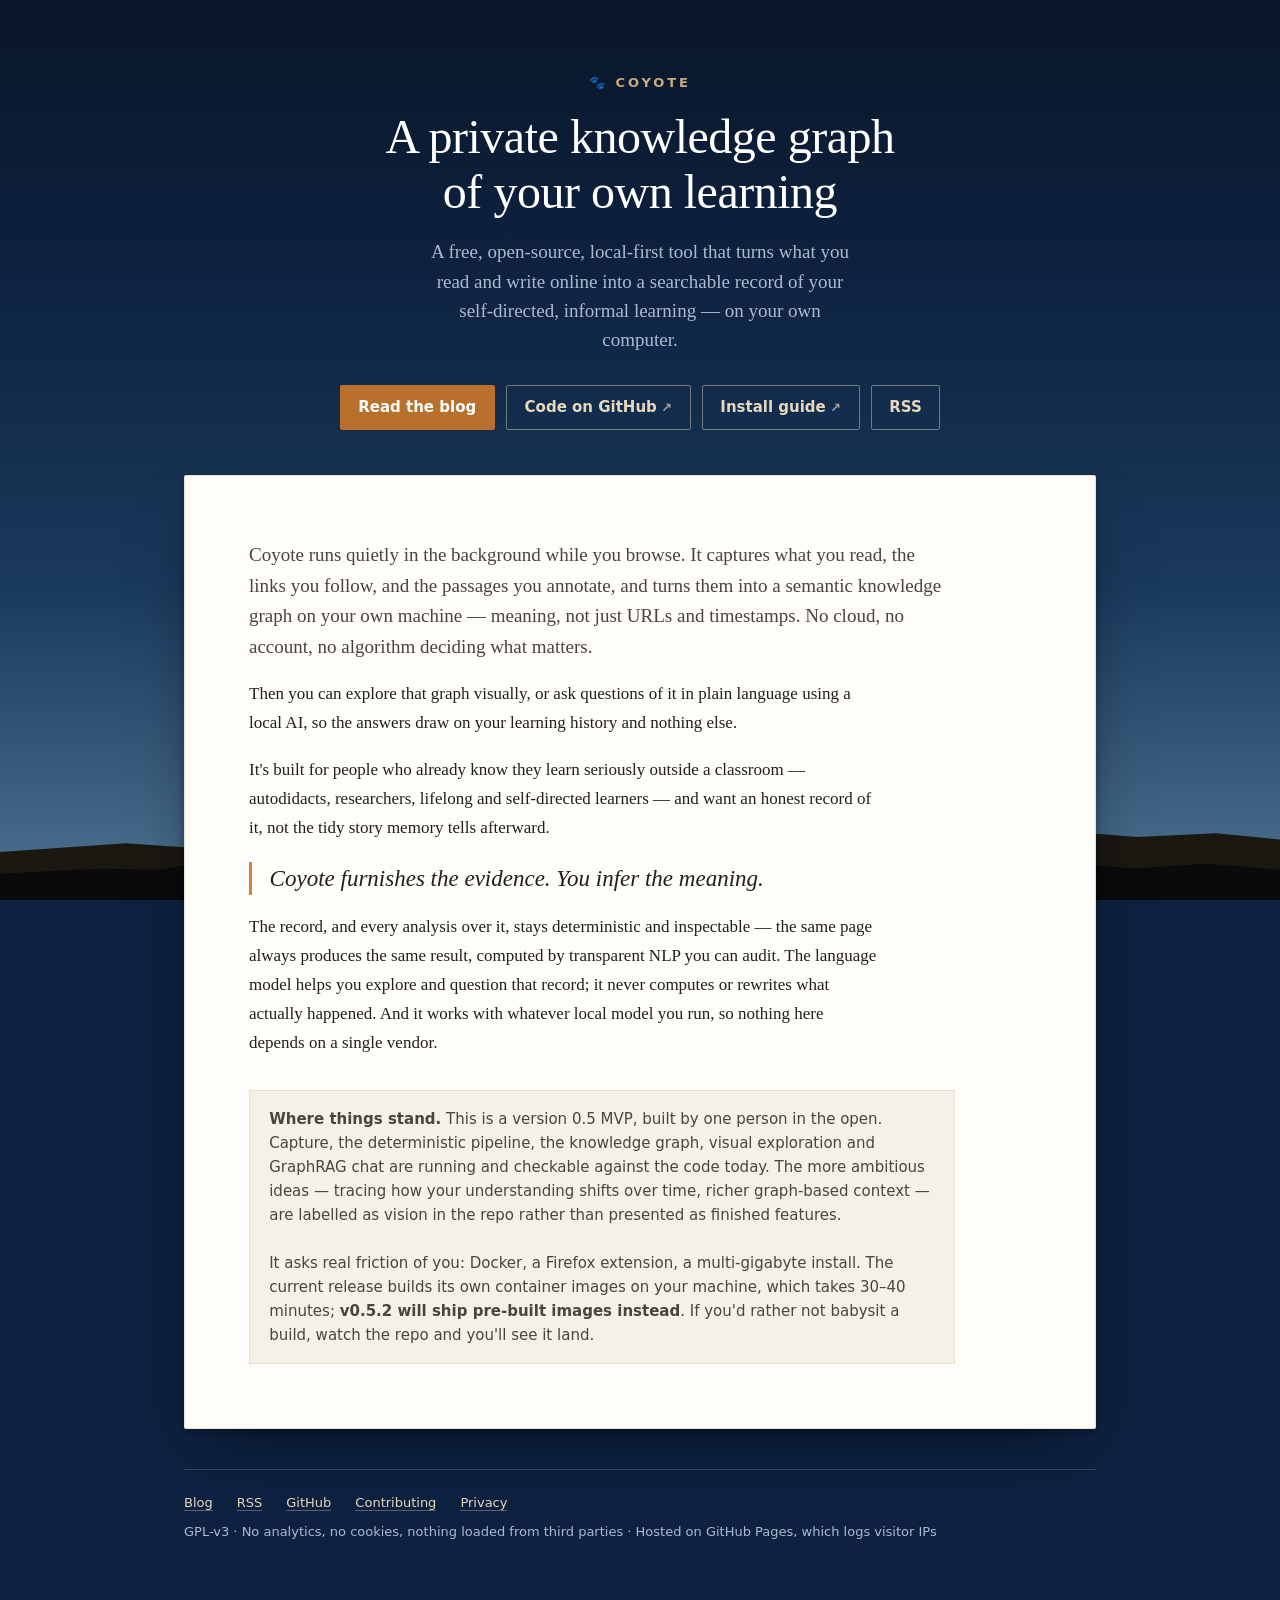
==== commit 167adb6d: "docs(site): correct an overclaiming footer; add privacy page and annotation invite The footer on all" ====
--- a/docs/index.html
+++ b/docs/index.html
@@ -64,7 +64,8 @@
     <span><a href="feed.xml">RSS</a></span>
     <span><a href="https://github.com/captaininfo/coyote">GitHub</a></span>
     <span><a href="https://github.com/captaininfo/coyote/blob/main/CONTRIBUTING.md">Contributing</a></span>
-    <span>GPL-v3 · No trackers, no analytics, no third-party requests</span>
+    <span><a href="privacy.html">Privacy</a></span>
+    <span>GPL-v3 · No analytics, no cookies, nothing loaded from third parties · Hosted on GitHub Pages, which logs visitor IPs</span>
   </footer>
 
 </div>
